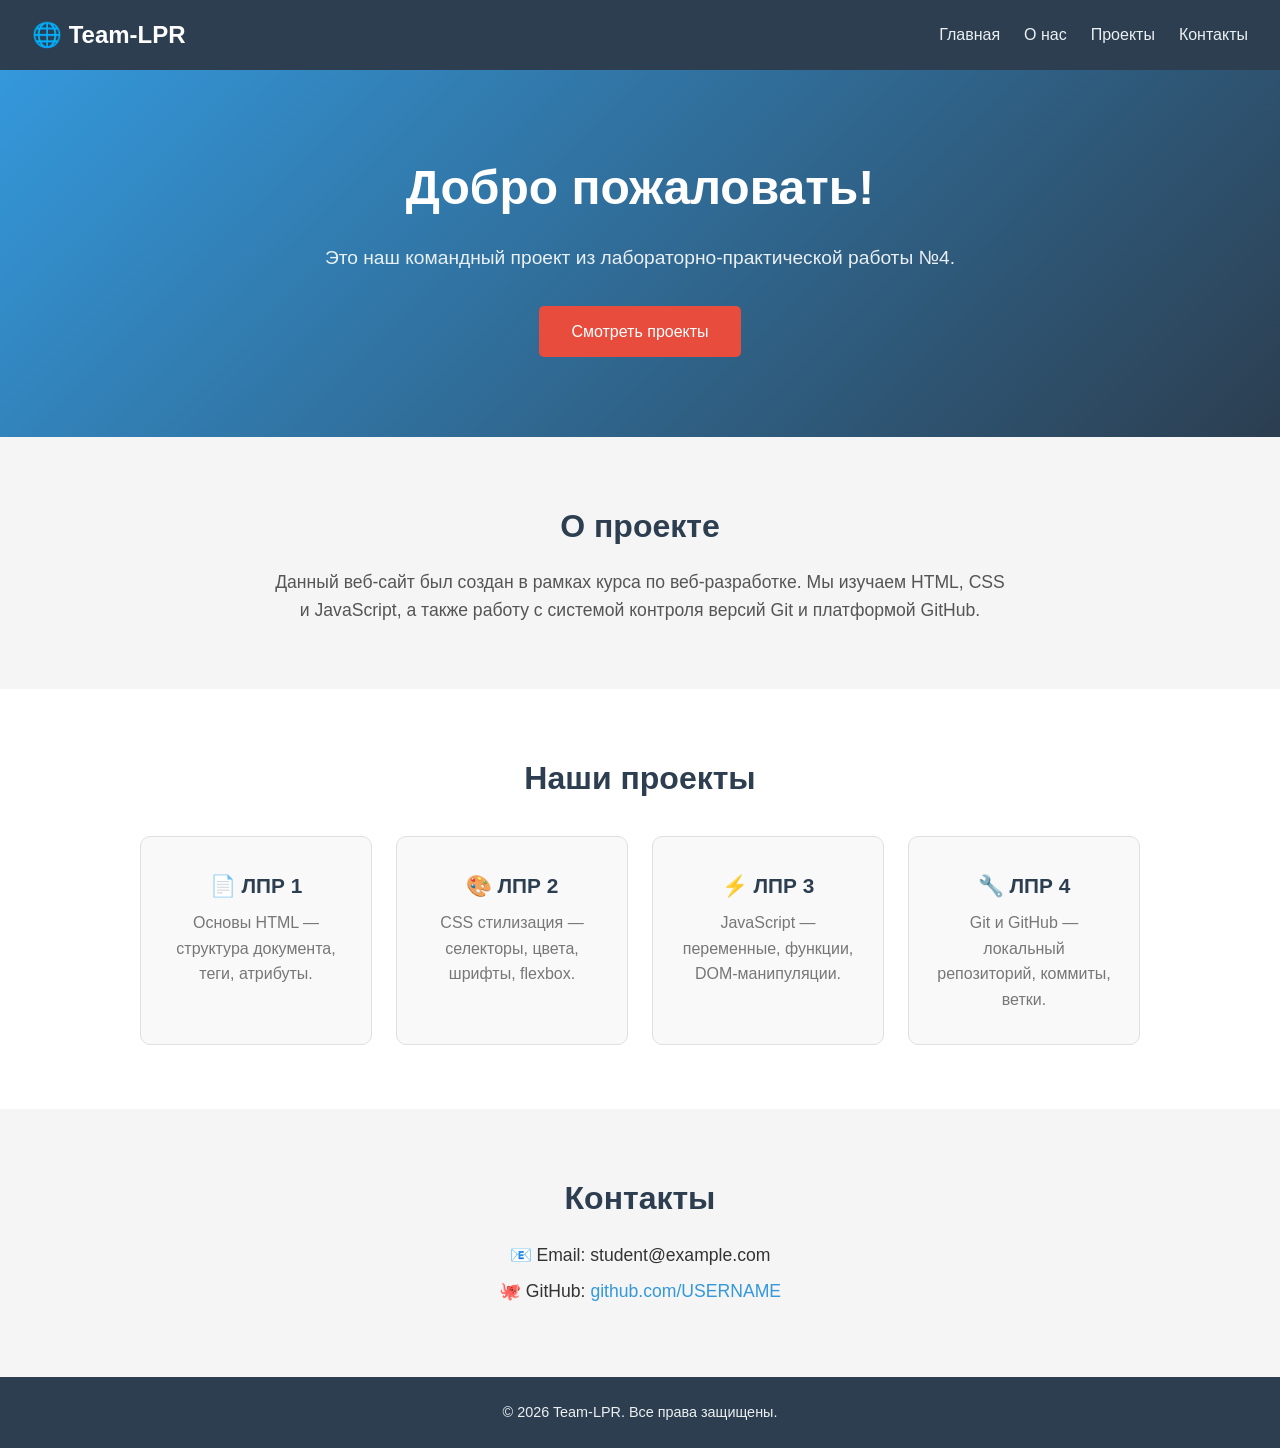
==== index.html @ 103670ac "Загружена работа из ЛПР 4" ====
<!DOCTYPE html>
<html lang="ru">
<head>
    <meta charset="UTF-8">
    <meta name="viewport" content="width=device-width, initial-scale=1.0">
    <title>ЛПР 4 — Веб-сайт</title>
    <link rel="stylesheet" href="style.css">
</head>
<body>
    <header>
        <nav>
            <div class="logo">🌐 Team-LPR</div>
            <ul class="nav-links">
                <li><a href="#home">Главная</a></li>
                <li><a href="#about">О нас</a></li>
                <li><a href="#projects">Проекты</a></li>
                <li><a href="#contact">Контакты</a></li>
            </ul>
        </nav>
    </header>

    <main>
        <section id="home" class="hero">
            <h1>Добро пожаловать!</h1>
            <p>Это наш командный проект из лабораторно-практической работы №4.</p>
            <a href="#projects" class="btn">Смотреть проекты</a>
        </section>

        <section id="about" class="about">
            <h2>О проекте</h2>
            <p>
                Данный веб-сайт был создан в рамках курса по веб-разработке.
                Мы изучаем HTML, CSS и JavaScript, а также работу с системой контроля версий Git и платформой GitHub.
            </p>
        </section>

        <section id="projects" class="projects">
            <h2>Наши проекты</h2>
            <div class="project-cards">
                <div class="card">
                    <h3>📄 ЛПР 1</h3>
                    <p>Основы HTML — структура документа, теги, атрибуты.</p>
                </div>
                <div class="card">
                    <h3>🎨 ЛПР 2</h3>
                    <p>CSS стилизация — селекторы, цвета, шрифты, flexbox.</p>
                </div>
                <div class="card">
                    <h3>⚡ ЛПР 3</h3>
                    <p>JavaScript — переменные, функции, DOM-манипуляции.</p>
                </div>
                <div class="card">
                    <h3>🔧 ЛПР 4</h3>
                    <p>Git и GitHub — локальный репозиторий, коммиты, ветки.</p>
                </div>
            </div>
        </section>

        <section id="contact" class="contact">
            <h2>Контакты</h2>
            <p>📧 Email: student@example.com</p>
            <p>🐙 GitHub: <a href="https://github.com" target="_blank">github.com/USERNAME</a></p>
        </section>
    </main>

    <footer>
        <p>&copy; 2026 Team-LPR. Все права защищены.</p>
    </footer>

    <script src="script.js"></script>
</body>
</html>
---- style.css ----
/* ===== Жалпы стильдер / Общие стили ===== */
* {
    margin: 0;
    padding: 0;
    box-sizing: border-box;
}

body {
    font-family: 'Segoe UI', Tahoma, Geneva, Verdana, sans-serif;
    line-height: 1.6;
    color: #333;
    background-color: #f5f5f5;
}

a {
    text-decoration: none;
    color: inherit;
}

/* ===== Навигация ===== */
nav {
    display: flex;
    justify-content: space-between;
    align-items: center;
    padding: 1rem 2rem;
    background-color: #2c3e50;
    color: #fff;
    position: sticky;
    top: 0;
    z-index: 100;
}

.logo {
    font-size: 1.5rem;
    font-weight: bold;
}

.nav-links {
    list-style: none;
    display: flex;
    gap: 1.5rem;
}

.nav-links a {
    color: #ecf0f1;
    transition: color 0.3s;
}

.nav-links a:hover {
    color: #3498db;
}

/* ===== Hero секция ===== */
.hero {
    text-align: center;
    padding: 5rem 2rem;
    background: linear-gradient(135deg, #3498db, #2c3e50);
    color: #fff;
}

.hero h1 {
    font-size: 3rem;
    margin-bottom: 1rem;
}

.hero p {
    font-size: 1.2rem;
    margin-bottom: 2rem;
    opacity: 0.9;
}

.btn {
    display: inline-block;
    padding: 0.8rem 2rem;
    background-color: #e74c3c;
    color: #fff;
    border-radius: 5px;
    font-size: 1rem;
    transition: background-color 0.3s, transform 0.2s;
}

.btn:hover {
    background-color: #c0392b;
    transform: translateY(-2px);
}

/* ===== About секция ===== */
.about {
    padding: 4rem 2rem;
    max-width: 800px;
    margin: 0 auto;
    text-align: center;
}

.about h2 {
    font-size: 2rem;
    margin-bottom: 1rem;
    color: #2c3e50;
}

.about p {
    font-size: 1.1rem;
    color: #555;
}

/* ===== Projects секция ===== */
.projects {
    padding: 4rem 2rem;
    background-color: #fff;
    text-align: center;
}

.projects h2 {
    font-size: 2rem;
    margin-bottom: 2rem;
    color: #2c3e50;
}

.project-cards {
    display: grid;
    grid-template-columns: repeat(auto-fit, minmax(220px, 1fr));
    gap: 1.5rem;
    max-width: 1000px;
    margin: 0 auto;
}

.card {
    background-color: #f9f9f9;
    border: 1px solid #e0e0e0;
    border-radius: 10px;
    padding: 2rem 1.5rem;
    transition: transform 0.3s, box-shadow 0.3s;
}

.card:hover {
    transform: translateY(-5px);
    box-shadow: 0 10px 25px rgba(0, 0, 0, 0.1);
}

.card h3 {
    font-size: 1.3rem;
    margin-bottom: 0.5rem;
    color: #2c3e50;
}

.card p {
    color: #777;
}

/* ===== Contact секция ===== */
.contact {
    padding: 4rem 2rem;
    text-align: center;
    max-width: 600px;
    margin: 0 auto;
}

.contact h2 {
    font-size: 2rem;
    margin-bottom: 1rem;
    color: #2c3e50;
}

.contact p {
    font-size: 1.1rem;
    margin-bottom: 0.5rem;
}

.contact a {
    color: #3498db;
}

.contact a:hover {
    text-decoration: underline;
}

/* ===== Footer ===== */
footer {
    text-align: center;
    padding: 1.5rem;
    background-color: #2c3e50;
    color: #ecf0f1;
    font-size: 0.9rem;
}

/* ===== Адаптивтілік / Адаптивность ===== */
@media (max-width: 768px) {
    .hero h1 {
        font-size: 2rem;
    }

    nav {
        flex-direction: column;
        gap: 1rem;
    }

    .nav-links {
        flex-wrap: wrap;
        justify-content: center;
    }
}
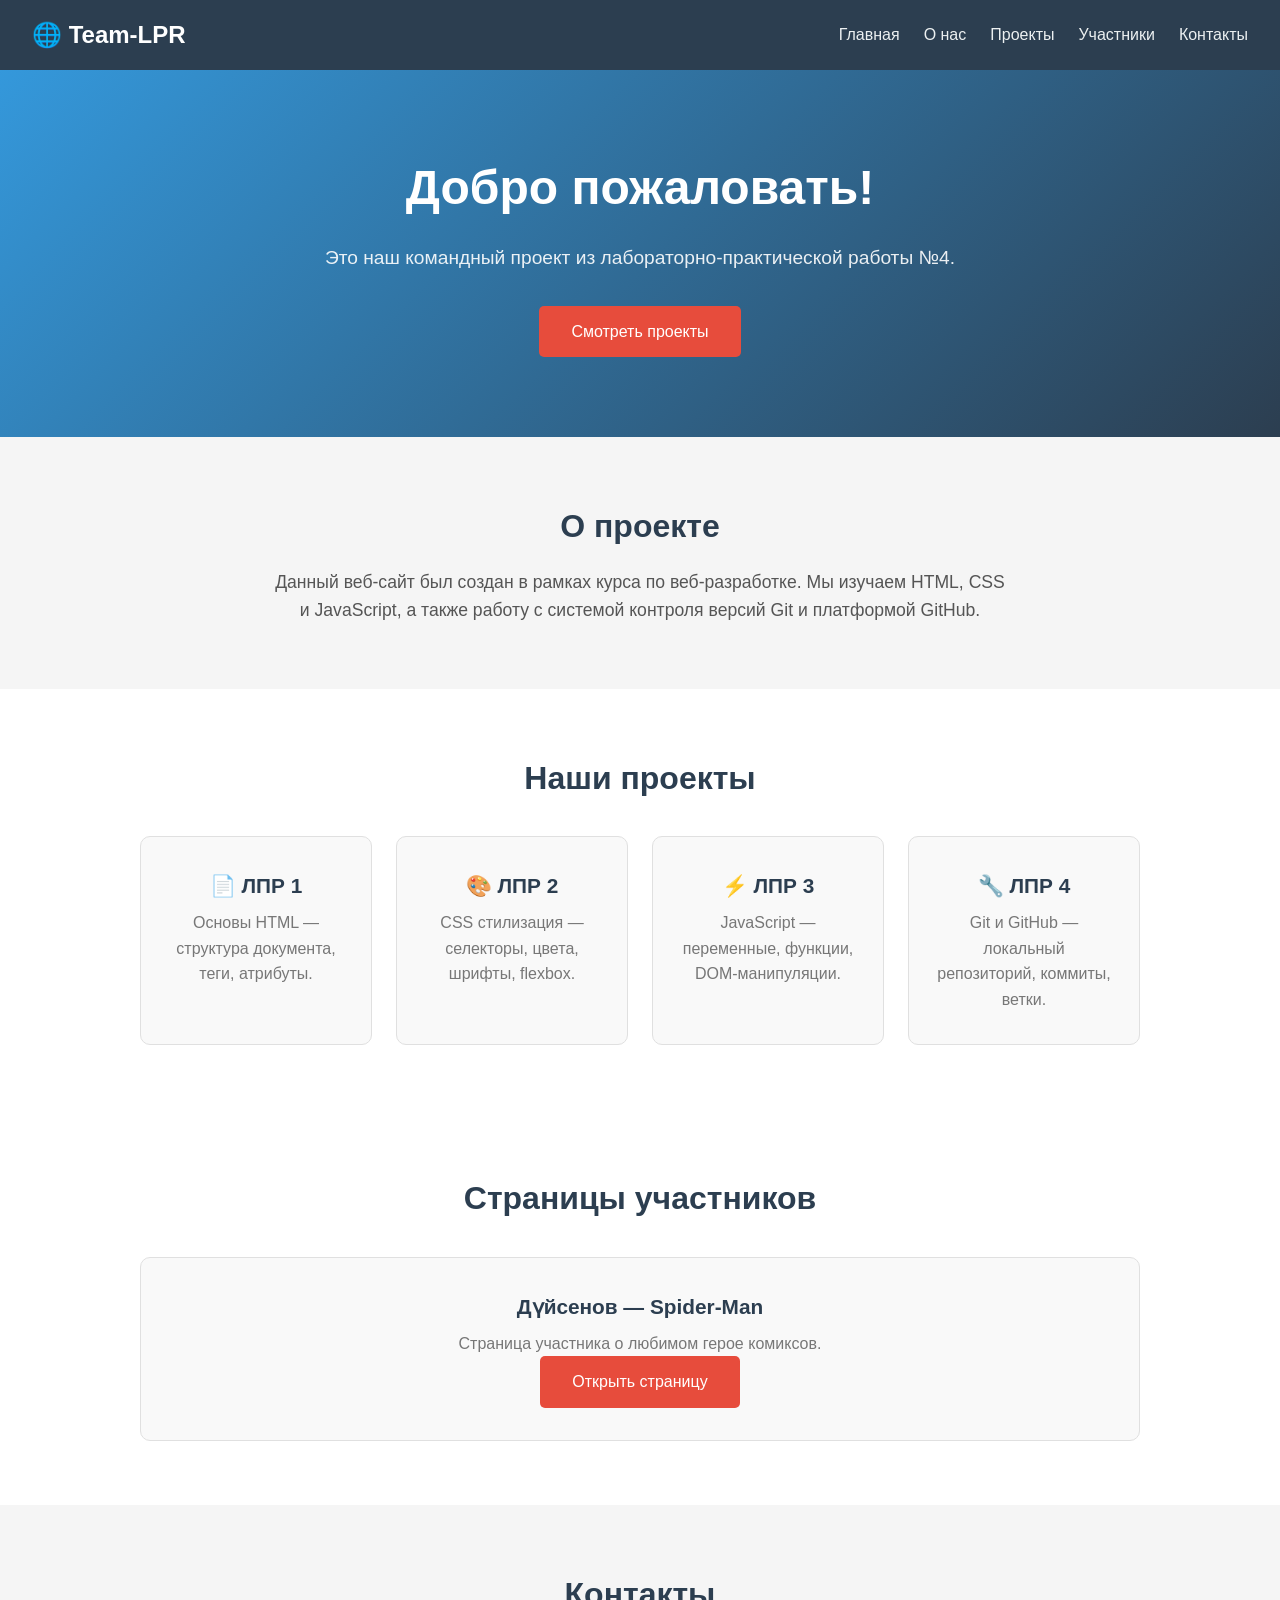
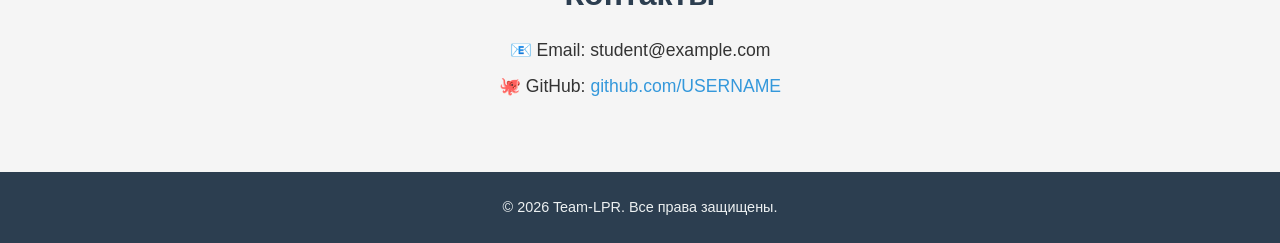
==== commit 6e3618b9: "Қатысушылар беттеріне сілтемелер қосылды" ====
--- a/index.html
+++ b/index.html
@@ -14,6 +14,7 @@
                 <li><a href="#home">Главная</a></li>
                 <li><a href="#about">О нас</a></li>
                 <li><a href="#projects">Проекты</a></li>
+                <li><a href="#participants">Участники</a></li>
                 <li><a href="#contact">Контакты</a></li>
             </ul>
         </nav>
@@ -56,6 +57,17 @@
             </div>
         </section>
 
+        <section id="participants" class="projects" aria-labelledby="participants-title">
+            <h2 id="participants-title">Страницы участников</h2>
+            <div class="project-cards">
+                <article class="card">
+                    <h3>Дүйсенов — Spider-Man</h3>
+                    <p>Страница участника о любимом герое комиксов.</p>
+                    <a class="btn" href="Duisenov-favorite-hero.html">Открыть страницу</a>
+                </article>
+            </div>
+        </section>
+
         <section id="contact" class="contact">
             <h2>Контакты</h2>
             <p>📧 Email: student@example.com</p>
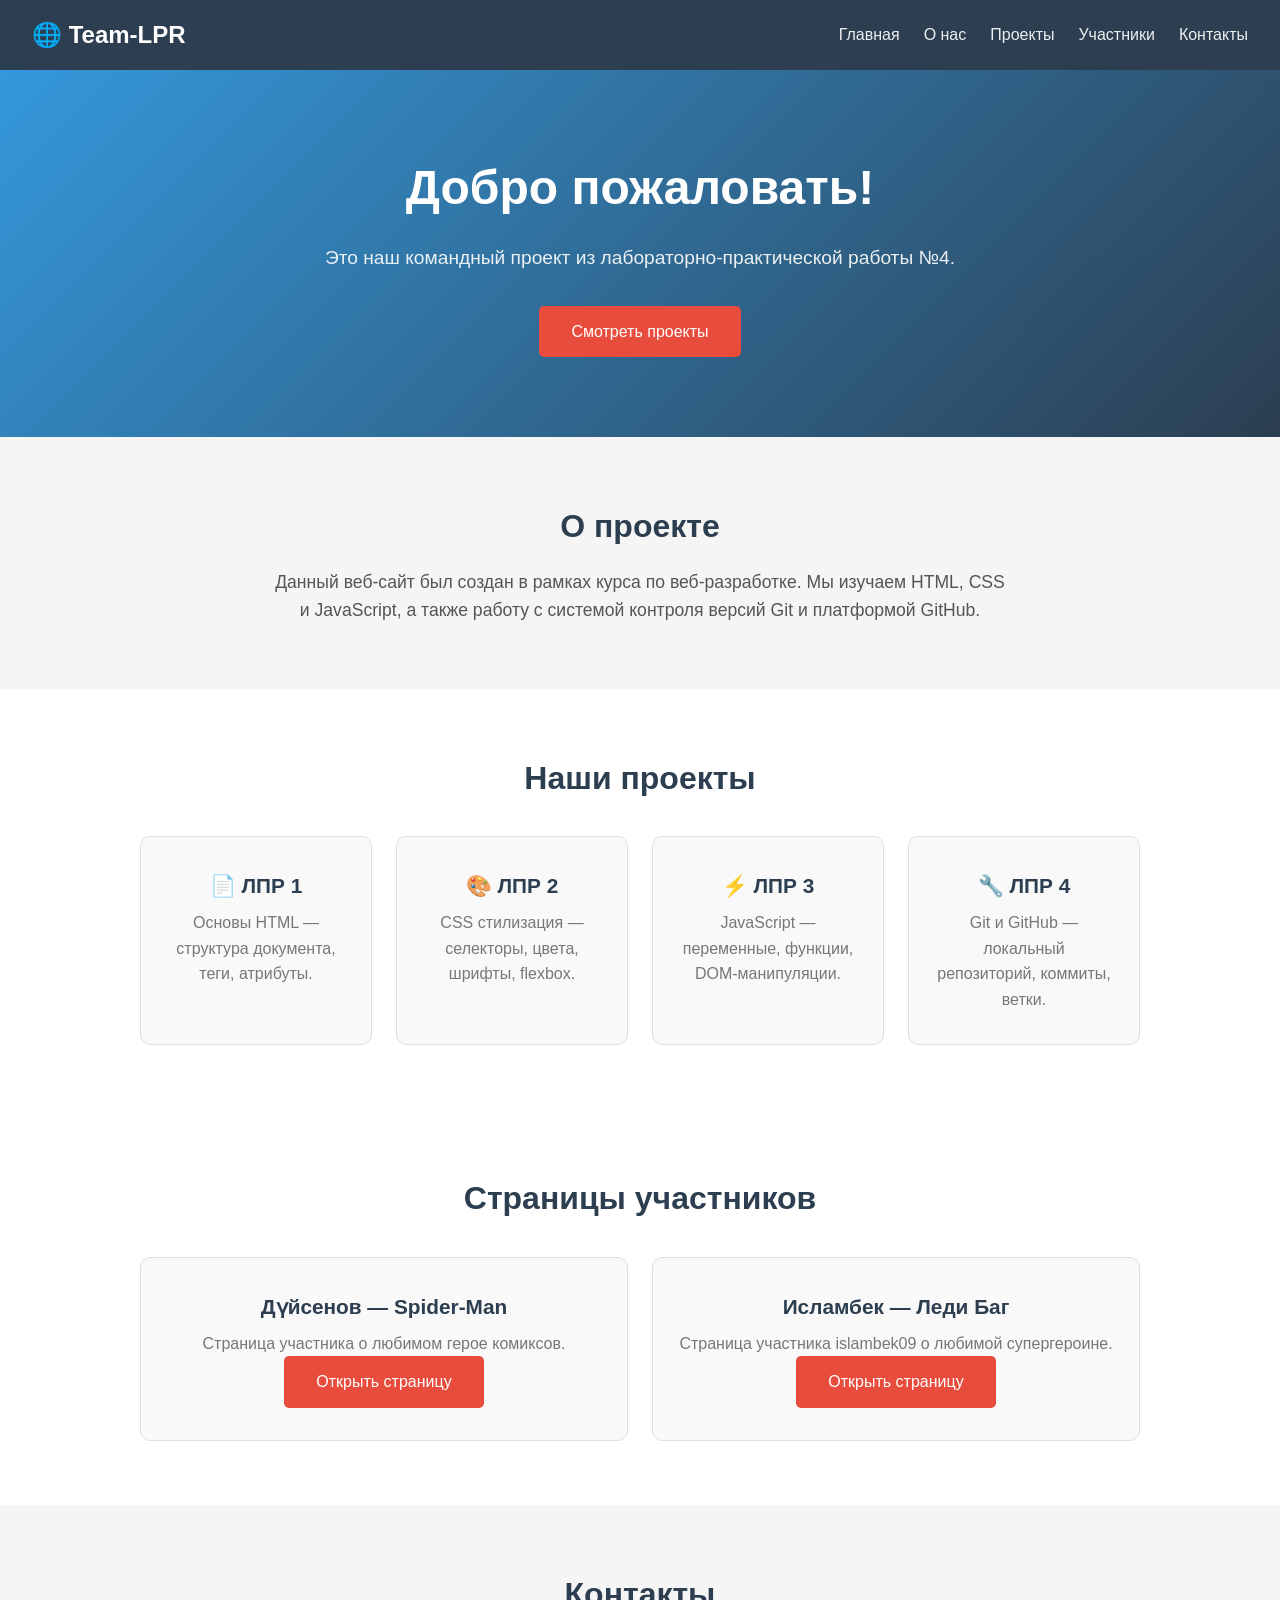
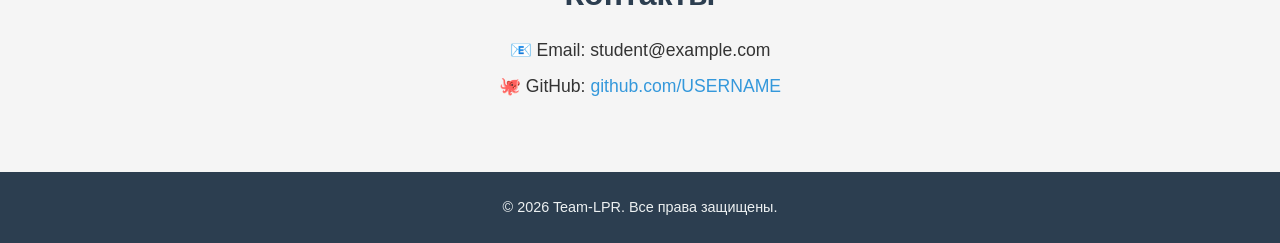
==== commit d9b9204a: "Add Islambek favorite hero Ladybug and homepage link" ====
--- a/index.html
+++ b/index.html
@@ -65,6 +65,11 @@
                     <p>Страница участника о любимом герое комиксов.</p>
                     <a class="btn" href="Duisenov-favorite-hero.html">Открыть страницу</a>
                 </article>
+                <article class="card">
+                    <h3>Исламбек — Леди Баг</h3>
+                    <p>Страница участника islambek09 о любимой супергероине.</p>
+                    <a class="btn" href="Islambek-favorite-hero.html">Открыть страницу</a>
+                </article>
             </div>
         </section>
 
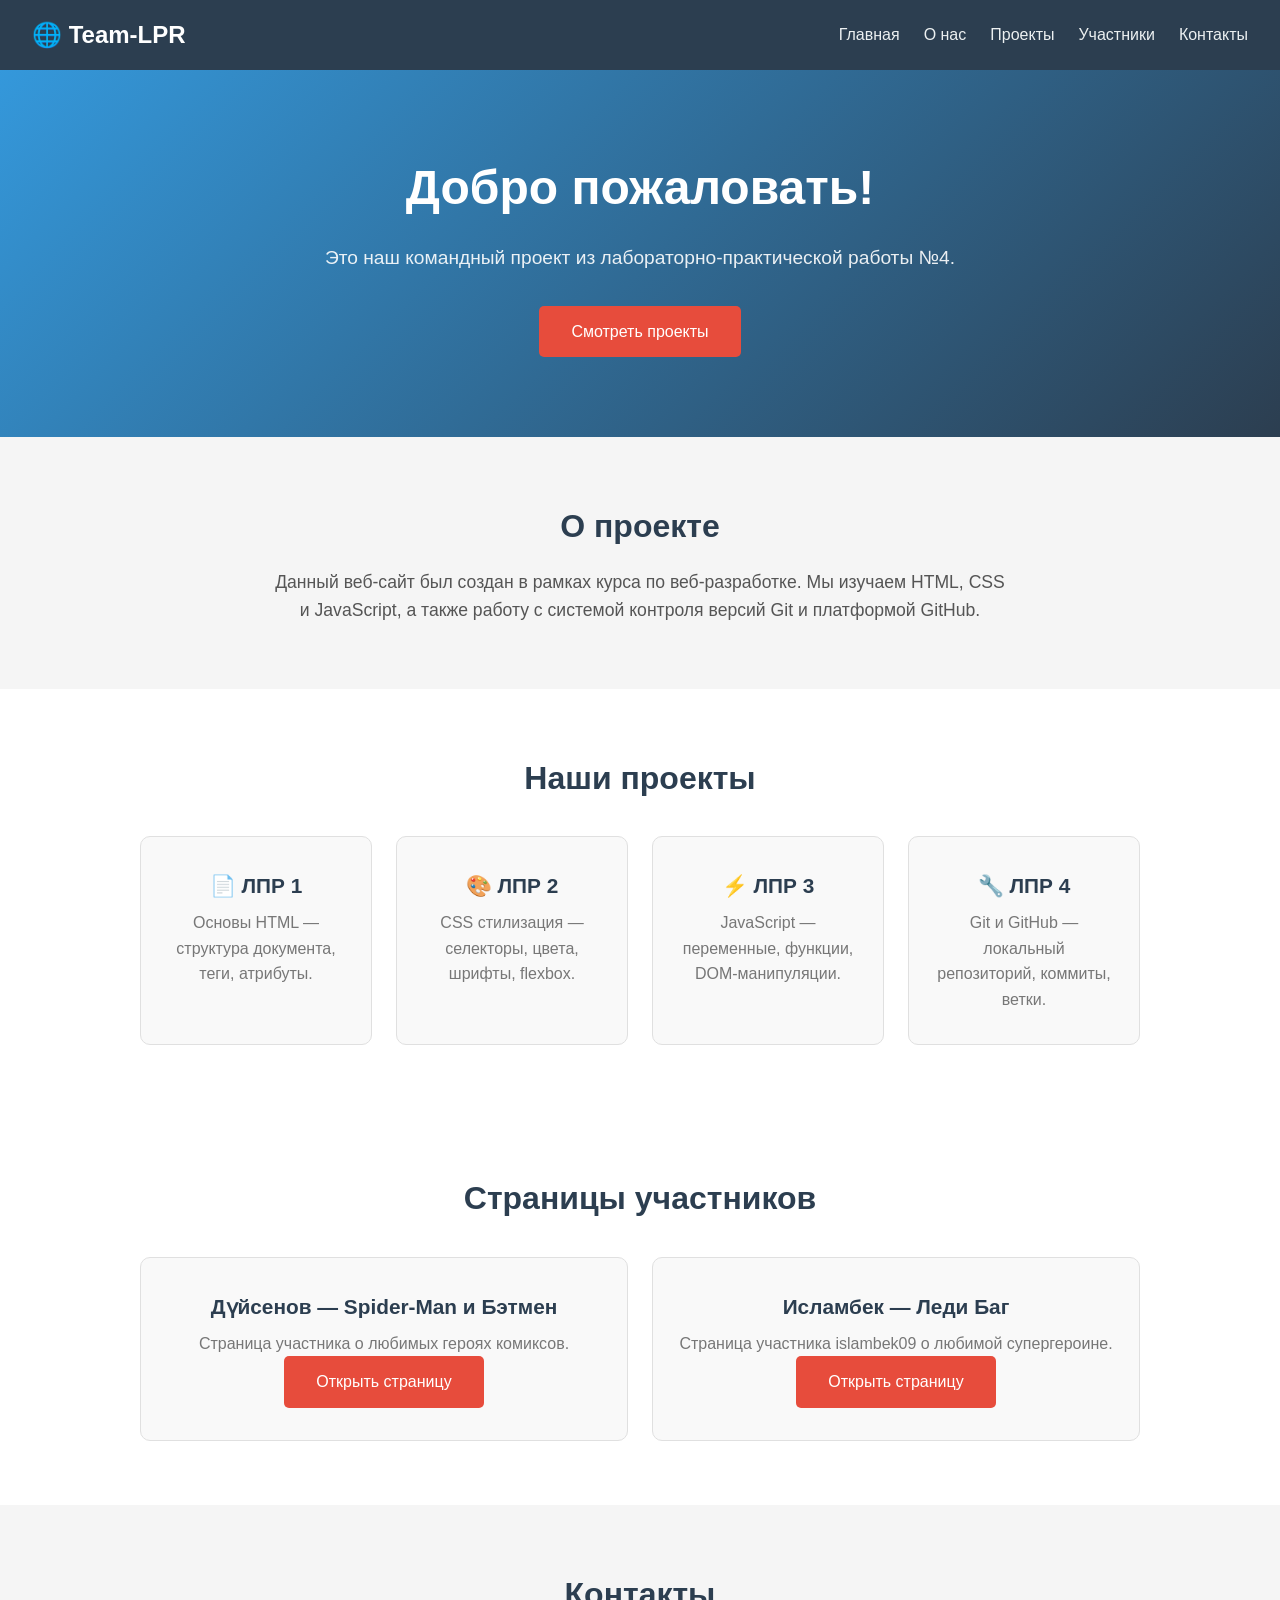
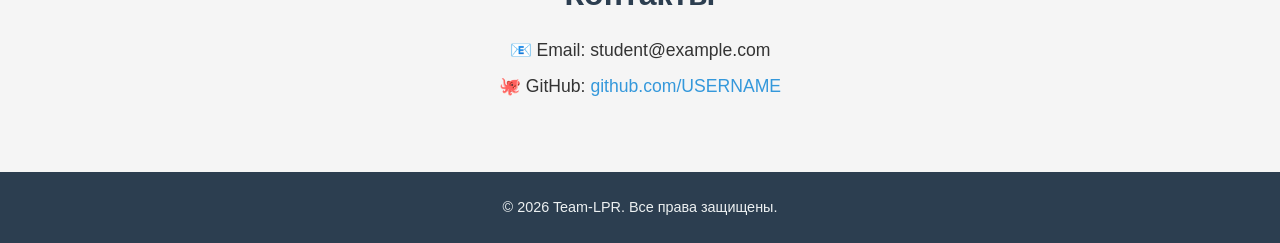
==== commit 3ff60a1c: "feat: add Batman to favorite heroes page" ====
--- a/index.html
+++ b/index.html
@@ -61,8 +61,8 @@
             <h2 id="participants-title">Страницы участников</h2>
             <div class="project-cards">
                 <article class="card">
-                    <h3>Дүйсенов — Spider-Man</h3>
-                    <p>Страница участника о любимом герое комиксов.</p>
+                    <h3>Дүйсенов — Spider-Man и Бэтмен</h3>
+                    <p>Страница участника о любимых героях комиксов.</p>
                     <a class="btn" href="Duisenov-favorite-hero.html">Открыть страницу</a>
                 </article>
                 <article class="card">
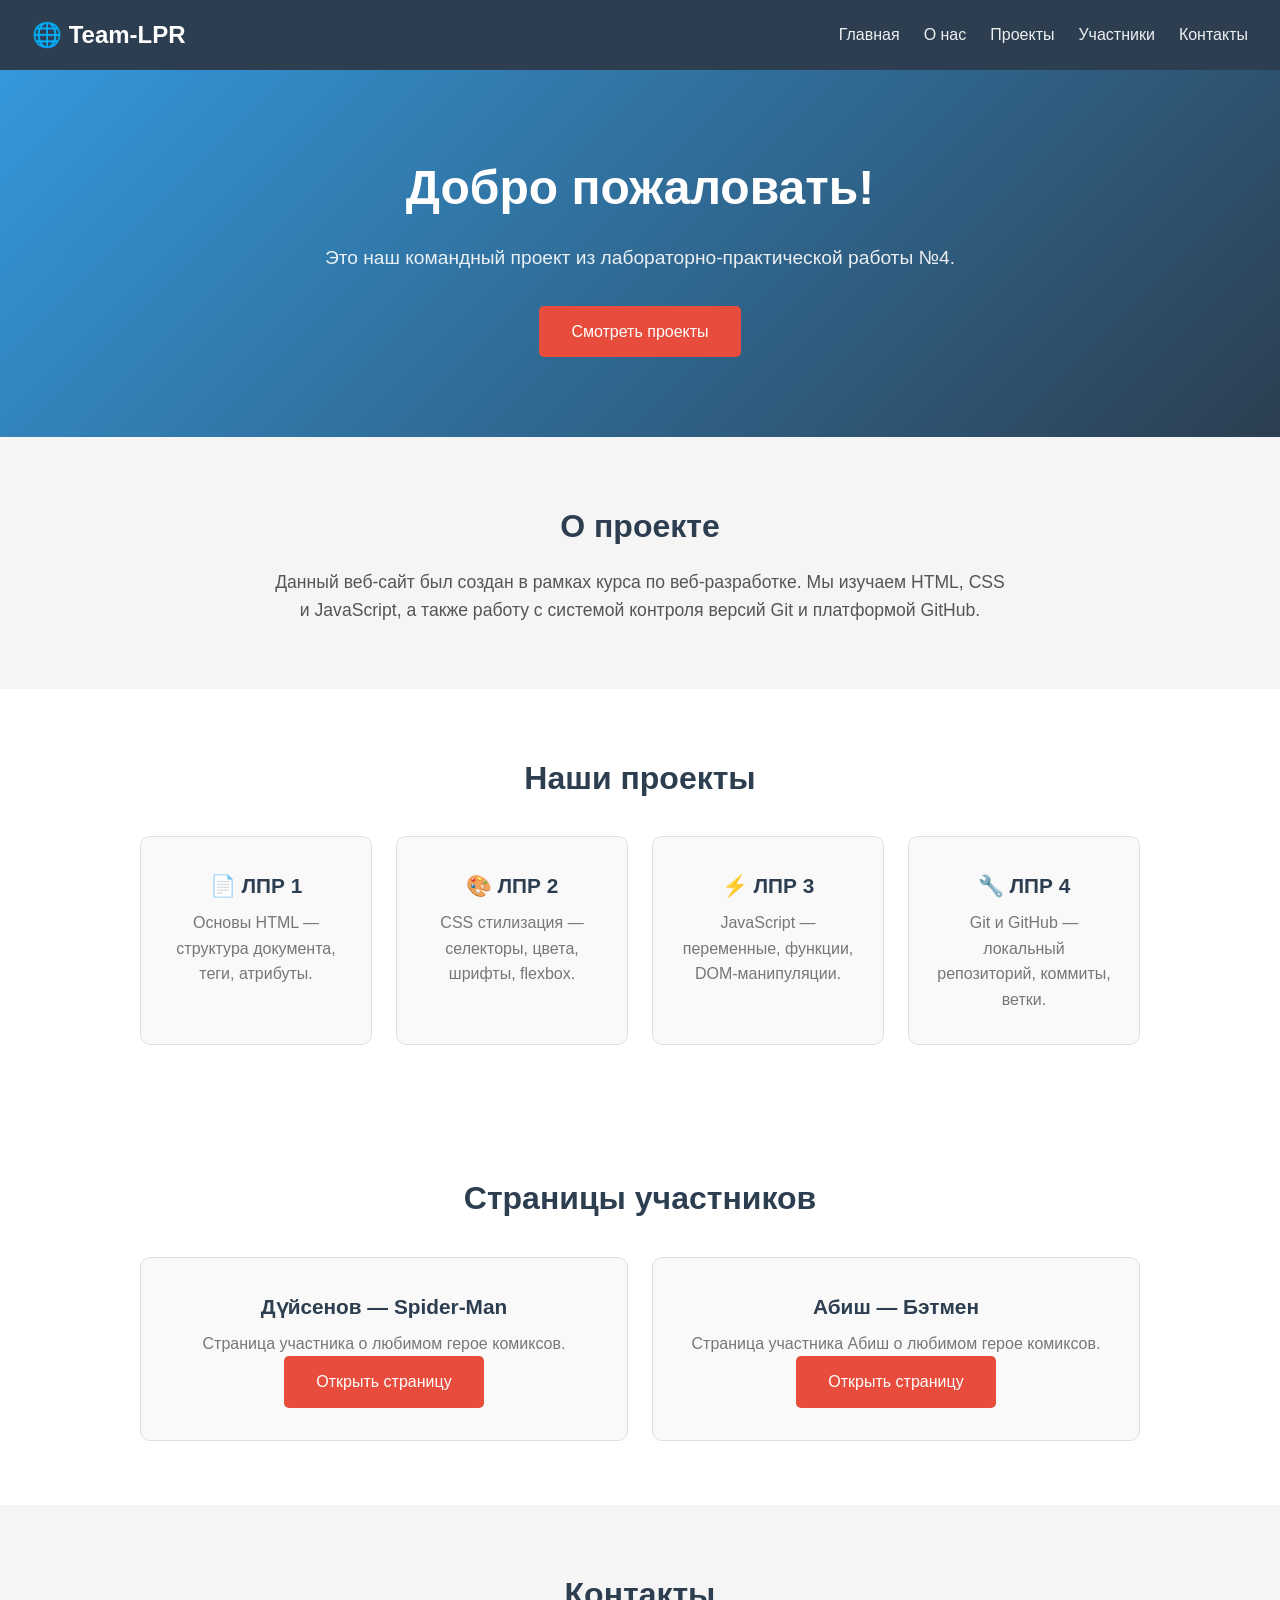
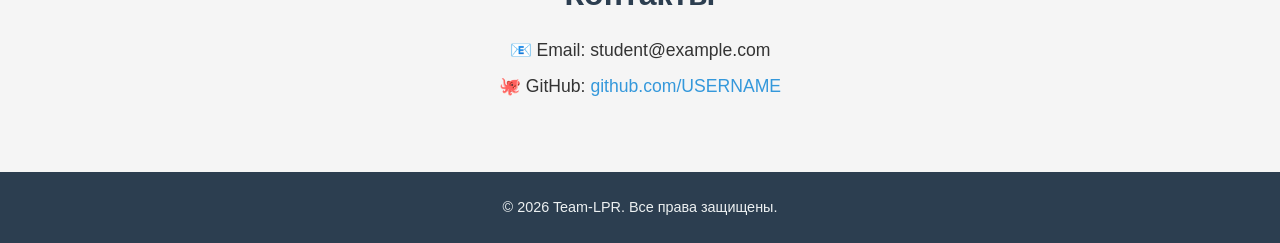
==== commit ccf71d01: "feat: add Abish Batman page and remove Ladybug" ====
--- a/index.html
+++ b/index.html
@@ -61,14 +61,14 @@
             <h2 id="participants-title">Страницы участников</h2>
             <div class="project-cards">
                 <article class="card">
-                    <h3>Дүйсенов — Spider-Man и Бэтмен</h3>
-                    <p>Страница участника о любимых героях комиксов.</p>
+                    <h3>Дүйсенов — Spider-Man</h3>
+                    <p>Страница участника о любимом герое комиксов.</p>
                     <a class="btn" href="Duisenov-favorite-hero.html">Открыть страницу</a>
                 </article>
                 <article class="card">
-                    <h3>Исламбек — Леди Баг</h3>
-                    <p>Страница участника islambek09 о любимой супергероине.</p>
-                    <a class="btn" href="Islambek-favorite-hero.html">Открыть страницу</a>
+                    <h3>Абиш — Бэтмен</h3>
+                    <p>Страница участника Абиш о любимом герое комиксов.</p>
+                    <a class="btn" href="Abish-favorite-hero.html">Открыть страницу</a>
                 </article>
             </div>
         </section>
